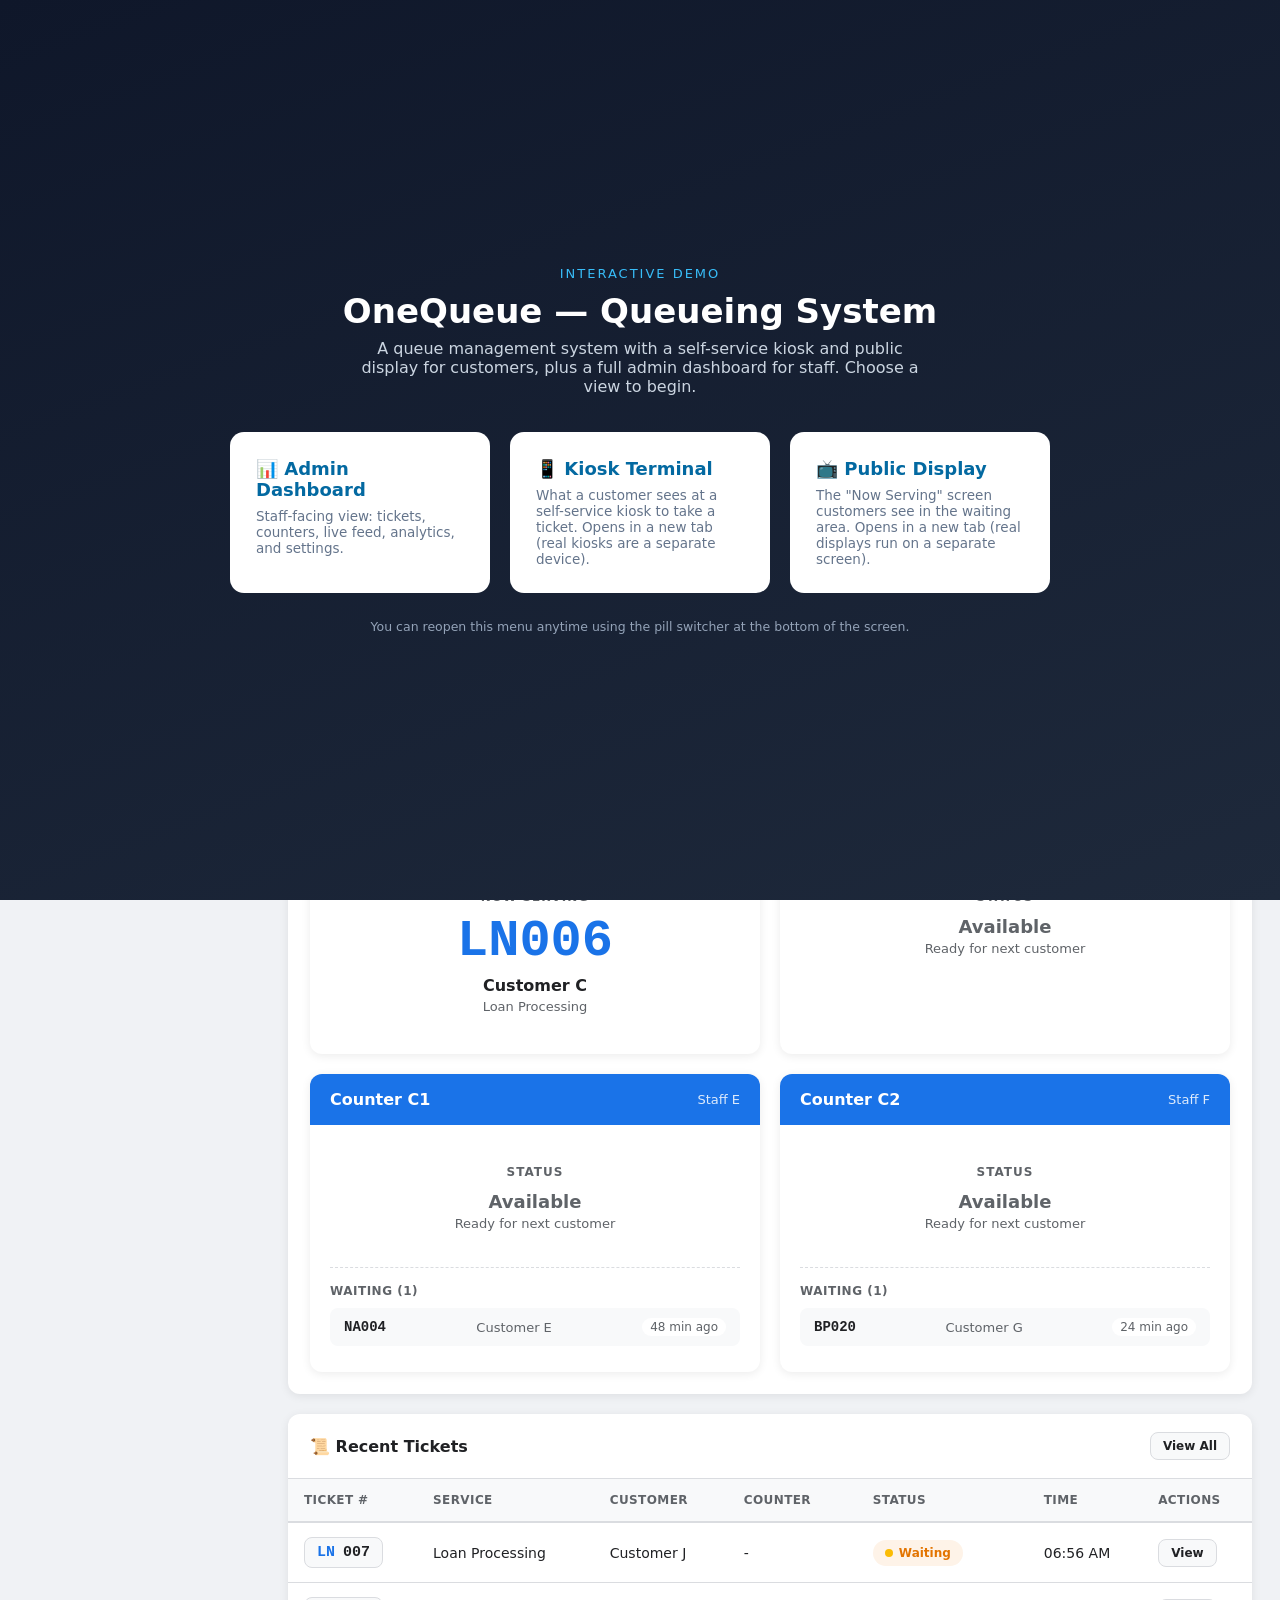
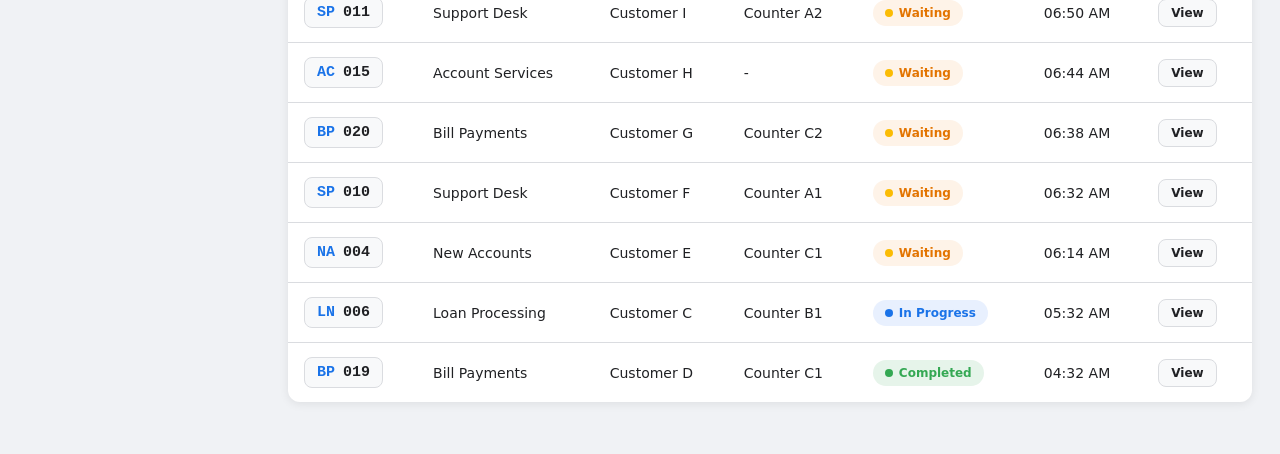
==== index.html @ 714dde9c "Standardized Demo" ====
<!DOCTYPE html>
<html lang="en">
<head>
  <meta charset="UTF-8">
  <meta name="viewport" content="width=device-width, initial-scale=1.0">
  <title>OneQueue - Dashboard</title>
  <link rel="stylesheet" href="assets/css/main.css">
</head>
<body>
  <!-- ============ DEMO NAVIGATOR ============ -->
  <div id="dcwNavigator" style="position:fixed;inset:0;background:linear-gradient(160deg,#0F172A,#1E293B);z-index:9999;display:flex;flex-direction:column;align-items:center;justify-content:center;padding:32px;color:#fff;font-family:inherit;">
    <div style="font-size:13px;letter-spacing:2px;text-transform:uppercase;color:#38BDF8;margin-bottom:10px;">Interactive Demo</div>
    <h1 style="font-size:34px;font-weight:700;margin-bottom:8px;text-align:center;">OneQueue &mdash; Queueing System</h1>
    <p style="color:#CBD5E1;margin-bottom:36px;text-align:center;max-width:560px;">A queue management system with a self-service kiosk and public display for customers, plus a full admin dashboard for staff. Choose a view to begin.</p>
    <div style="display:flex;gap:20px;flex-wrap:wrap;justify-content:center;max-width:920px;">
      <div onclick="dcwEnter('dashboard')" style="background:#fff;color:#0F172A;border-radius:14px;padding:24px;width:260px;cursor:pointer;transition:.2s;border:2px solid transparent;" onmouseover="this.style.borderColor='#38BDF8'" onmouseout="this.style.borderColor='transparent'">
        <h3 style="font-size:18px;margin-bottom:8px;color:#0369A1;">&#128202; Admin Dashboard</h3>
        <p style="font-size:13.5px;color:#64748B;">Staff-facing view: tickets, counters, live feed, analytics, and settings.</p>
      </div>
      <div onclick="dcwEnter('kiosk')" style="background:#fff;color:#0F172A;border-radius:14px;padding:24px;width:260px;cursor:pointer;transition:.2s;border:2px solid transparent;" onmouseover="this.style.borderColor='#38BDF8'" onmouseout="this.style.borderColor='transparent'">
        <h3 style="font-size:18px;margin-bottom:8px;color:#0369A1;">&#128241; Kiosk Terminal</h3>
        <p style="font-size:13.5px;color:#64748B;">What a customer sees at a self-service kiosk to take a ticket. Opens in a new tab (real kiosks are a separate device).</p>
      </div>
      <div onclick="dcwEnter('display')" style="background:#fff;color:#0F172A;border-radius:14px;padding:24px;width:260px;cursor:pointer;transition:.2s;border:2px solid transparent;" onmouseover="this.style.borderColor='#38BDF8'" onmouseout="this.style.borderColor='transparent'">
        <h3 style="font-size:18px;margin-bottom:8px;color:#0369A1;">&#128250; Public Display</h3>
        <p style="font-size:13.5px;color:#64748B;">The "Now Serving" screen customers see in the waiting area. Opens in a new tab (real displays run on a separate screen).</p>
      </div>
    </div>
    <div style="margin-top:26px;font-size:12.5px;color:#94A3B8;text-align:center;">You can reopen this menu anytime using the pill switcher at the bottom of the screen.</div>
  </div>

  <!-- ============ VIEW SWITCHER ============ -->
  <div id="dcwSwitcher" style="position:fixed;bottom:18px;left:50%;transform:translateX(-50%);background:#0F172A;border-radius:40px;display:none;gap:4px;padding:5px;z-index:1000;box-shadow:0 8px 24px rgba(0,0,0,.35);font-family:inherit;">
    <button onclick="document.getElementById('dcwNavigator').style.display='flex';document.getElementById('dcwSwitcher').style.display='none';" style="color:#38BDF8;padding:9px 16px;border-radius:30px;font-size:13px;font-weight:600;border:none;background:none;cursor:pointer;">&#8617; Menu</button>
    <button onclick="window.open('assets/html/kiosk.html','_blank')" style="color:#E2E8F0;padding:9px 16px;border-radius:30px;font-size:13px;font-weight:600;border:none;background:none;cursor:pointer;">Kiosk Terminal</button>
    <button onclick="window.open('assets/html/display.html','_blank')" style="color:#E2E8F0;padding:9px 16px;border-radius:30px;font-size:13px;font-weight:600;border:none;background:none;cursor:pointer;">Public Display</button>
  </div>

  <script>
    function dcwEnter(view){
      document.getElementById('dcwNavigator').style.display='none';
      document.getElementById('dcwSwitcher').style.display='flex';
      if(view==='kiosk') window.open('assets/html/kiosk.html','_blank');
      if(view==='display') window.open('assets/html/display.html','_blank');
      try{ sessionStorage.setItem('dcwNavSeen','1'); }catch(e){}
    }
    try{
      if(sessionStorage.getItem('dcwNavSeen')==='1'){
        document.addEventListener('DOMContentLoaded', function(){
          document.getElementById('dcwNavigator').style.display='none';
          document.getElementById('dcwSwitcher').style.display='flex';
        });
      }
    }catch(e){}
  </script>

  <!-- Sidebar -->
  <aside class="sidebar" id="sidebar">
    <div class="sidebar-header">
      <div class="logo">
        <div class="logo-icon">Q</div>
        <div class="logo-text">One<span>Queue</span></div>
      </div>
    </div>
    <nav class="nav-menu">
      <div class="nav-section">
        <div class="nav-section-title">Main</div>
        <a href="index.html" class="nav-item active">
          <span class="icon">&#128202;</span>
          <span>Dashboard</span>
        </a>
        <a href="assets/html/tickets.html" class="nav-item">
          <span class="icon">&#127915;</span>
          <span>Tickets</span>
          <span class="nav-badge" id="nav-total-tickets">0</span>
        </a>
        <a href="assets/html/counters.html" class="nav-item">
          <span class="icon">&#128187;</span>
          <span>Counters</span>
          <span class="nav-badge" id="nav-active-counters">0</span>
        </a>
      </div>
      <div class="nav-section">
        <div class="nav-section-title">Operations</div>
        <a href="assets/html/kiosk.html" class="nav-item" target="_blank">
          <span class="icon">&#128241;</span>
          <span>Kiosk Terminal</span>
        </a>
        <a href="assets/html/display.html" class="nav-item" target="_blank">
          <span class="icon">&#128250;</span>
          <span>Public Display</span>
        </a>
        <a href="assets/html/live-feed.html" class="nav-item">
          <span class="icon">&#128225;</span>
          <span>Live Feed</span>
          <span class="nav-badge" id="nav-live-count">0</span>
        </a>
      </div>
      <div class="nav-section">
        <div class="nav-section-title">Reports</div>
        <a href="assets/html/reports.html" class="nav-item">
          <span class="icon">&#128200;</span>
          <span>Analytics</span>
        </a>
        <a href="assets/html/settings.html" class="nav-item">
          <span class="icon">&#9881;</span>
          <span>Settings</span>
        </a>
      </div>
    </nav>
    <div class="sidebar-footer">
      <div class="user-card">
        <div class="user-avatar">A</div>
        <div class="user-info">
          <div class="user-name">Admin User</div>
          <div class="user-role">System Administrator</div>
        </div>
      </div>
    </div>
  </aside>

  <!-- Main Content -->
  <main class="main-content">
    <!-- Top Bar -->
    <header class="top-bar">
      <div class="page-title">
        Dashboard
        <span class="subtitle">Real-time queue overview</span>
      </div>
      <div class="top-actions">
        <button class="btn btn-icon" onclick="refreshData()" title="Refresh">&#128260;</button>
        <button class="btn btn-primary" onclick="openModal('create-ticket-modal')">
          <span>&#10133;</span> New Ticket
        </button>
      </div>
    </header>

    <!-- Content Area -->
    <div class="content-area">
      <!-- Stats Grid -->
      <div class="stats-grid">
        <div class="stat-card fade-in">
          <div class="stat-icon blue">&#127915;</div>
          <div class="stat-content">
            <div class="stat-value" id="stat-total">0</div>
            <div class="stat-label">Total Tickets Today</div>
            <div class="stat-change up">&#9650; 12% vs yesterday</div>
          </div>
        </div>
        <div class="stat-card fade-in">
          <div class="stat-icon orange">&#9203;</div>
          <div class="stat-content">
            <div class="stat-value" id="stat-pending">0</div>
            <div class="stat-label">Waiting</div>
            <div class="stat-change down">&#9660; 5 min avg wait</div>
          </div>
        </div>
        <div class="stat-card fade-in">
          <div class="stat-icon purple">&#9889;</div>
          <div class="stat-content">
            <div class="stat-value" id="stat-processing">0</div>
            <div class="stat-label">In Progress</div>
            <div class="stat-change up">&#9650; 3 counters active</div>
          </div>
        </div>
        <div class="stat-card fade-in">
          <div class="stat-icon green">&#9989;</div>
          <div class="stat-content">
            <div class="stat-value" id="stat-completed">0</div>
            <div class="stat-label">Completed</div>
            <div class="stat-change up">&#9650; 94% success rate</div>
          </div>
        </div>
        <div class="stat-card fade-in">
          <div class="stat-icon red">&#10060;</div>
          <div class="stat-content">
            <div class="stat-value" id="stat-cancelled">0</div>
            <div class="stat-label">Cancelled</div>
            <div class="stat-change down">&#9660; 2% cancellation</div>
          </div>
        </div>
        <div class="stat-card fade-in">
          <div class="stat-icon teal">&#128337;</div>
          <div class="stat-content">
            <div class="stat-value" id="stat-avg-time">0m</div>
            <div class="stat-label">Avg. Service Time</div>
            <div class="stat-change up">&#9650; Efficient</div>
          </div>
        </div>
      </div>

      <!-- Queue Display -->
      <div class="card fade-in">
        <div class="card-header">
          <div class="card-title">&#128187; Live Counter Status</div>
          <button class="btn btn-sm btn-secondary" onclick="location.href='assets/html/counters.html'">Manage Counters</button>
        </div>
        <div class="card-body">
          <div class="queue-display" id="queue-display">
            <!-- Populated by JS -->
          </div>
        </div>
      </div>

      <!-- Recent Tickets -->
      <div class="card fade-in">
        <div class="card-header">
          <div class="card-title">&#128220; Recent Tickets</div>
          <button class="btn btn-sm btn-secondary" onclick="location.href='assets/html/tickets.html'">View All</button>
        </div>
        <div class="card-body" style="padding:0;">
          <table class="data-table">
            <thead>
              <tr>
                <th>Ticket #</th>
                <th>Service</th>
                <th>Customer</th>
                <th>Counter</th>
                <th>Status</th>
                <th>Time</th>
                <th>Actions</th>
              </tr>
            </thead>
            <tbody id="recent-tickets-body">
              <!-- Populated by JS -->
            </tbody>
          </table>
        </div>
      </div>
    </div>
  </main>

  <!-- Create Ticket Modal -->
  <div class="modal-overlay" id="create-ticket-modal">
    <div class="modal">
      <div class="modal-header">
        <h3>Create New Ticket</h3>
        <button class="modal-close" onclick="closeModal('create-ticket-modal')">&times;</button>
      </div>
      <div class="modal-body">
        <div class="form-group">
          <label class="form-label">Customer Name</label>
          <input type="text" class="form-input" id="new-ticket-name" placeholder="Enter customer name">
        </div>
        <div class="form-group">
          <label class="form-label">Service Type</label>
          <select class="form-select" id="new-ticket-service">
            <option value="">Select a service...</option>
            <option value="account-services">Account Services</option>
            <option value="loan-processing">Loan Processing</option>
            <option value="bill-payments">Bill Payments</option>
            <option value="new-accounts">New Accounts</option>
            <option value="support-desk">Support Desk</option>
          </select>
        </div>
        <div class="form-group">
          <label class="form-label">Priority</label>
          <select class="form-select" id="new-ticket-priority">
            <option value="normal">Normal</option>
            <option value="priority">Priority (Senior / PWD)</option>
            <option value="urgent">Urgent</option>
          </select>
        </div>
        <div class="form-group">
          <label class="form-label">Notes (Optional)</label>
          <textarea class="form-textarea" id="new-ticket-notes" placeholder="Any special requirements..."></textarea>
        </div>
      </div>
      <div class="modal-footer">
        <button class="btn btn-secondary" onclick="closeModal('create-ticket-modal')">Cancel</button>
        <button class="btn btn-primary" onclick="createTicketFromModal()">Create Ticket</button>
      </div>
    </div>
  </div>

  <!-- Toast Container -->
  <div class="toast-container" id="toast-container"></div>

  <div id="dcwPoweredBy" style="position:fixed;bottom:18px;right:18px;z-index:1000;background:rgba(15,23,42,0.75);color:#f1f5f9;font-size:11.5px;padding:7px 12px;border-radius:20px;letter-spacing:.2px;font-family:inherit;">Powered by <a href="https://theloftitsolutions.com" target="_blank" rel="noopener" style="color:#f1f5f9;">The Loft IT Solutions</a></div>

  <script src="assets/js/data.js"></script>
  <script src="assets/js/websocket.js"></script>
  <script src="assets/js/main.js"></script>
</body>
</html>
---- assets/css/main.css ----
/* ===== RESET & BASE ===== */
*, *::before, *::after {
  margin: 0;
  padding: 0;
  box-sizing: border-box;
}

:root {
  --primary: #1a73e8;
  --primary-dark: #1557b0;
  --secondary: #34a853;
  --danger: #ea4335;
  --warning: #fbbc04;
  --info: #4285f4;
  --dark: #202124;
  --light: #f8f9fa;
  --gray: #5f6368;
  --gray-light: #dadce0;
  --white: #ffffff;
  --shadow: 0 2px 10px rgba(0,0,0,0.08);
  --shadow-lg: 0 8px 30px rgba(0,0,0,0.12);
  --radius: 12px;
  --radius-sm: 8px;
  --transition: all 0.3s ease;
  --font: 'Segoe UI', system-ui, -apple-system, sans-serif;
}

body {
  font-family: var(--font);
  background: #f0f2f5;
  color: var(--dark);
  min-height: 100vh;
  overflow-x: hidden;
}

a { text-decoration: none; color: inherit; }
button { cursor: pointer; border: none; font-family: inherit; }

/* ===== SIDEBAR ===== */
.sidebar {
  position: fixed;
  left: 0;
  top: 0;
  width: 260px;
  height: 100vh;
  background: var(--white);
  border-right: 1px solid var(--gray-light);
  display: flex;
  flex-direction: column;
  z-index: 100;
  transition: var(--transition);
}

.sidebar-header {
  padding: 24px 20px;
  border-bottom: 1px solid var(--gray-light);
}

.logo {
  display: flex;
  align-items: center;
  gap: 12px;
}

.logo-icon {
  width: 40px;
  height: 40px;
  background: var(--primary);
  border-radius: var(--radius-sm);
  display: flex;
  align-items: center;
  justify-content: center;
  color: white;
  font-size: 20px;
  font-weight: 700;
}

.logo-text {
  font-size: 18px;
  font-weight: 700;
  color: var(--dark);
}

.logo-text span {
  color: var(--primary);
}

.nav-menu {
  flex: 1;
  padding: 16px 12px;
  overflow-y: auto;
}

.nav-section {
  margin-bottom: 8px;
}

.nav-section-title {
  font-size: 11px;
  font-weight: 600;
  text-transform: uppercase;
  letter-spacing: 0.5px;
  color: var(--gray);
  padding: 8px 12px;
}

.nav-item {
  display: flex;
  align-items: center;
  gap: 12px;
  padding: 12px 14px;
  border-radius: var(--radius-sm);
  color: var(--gray);
  font-size: 14px;
  font-weight: 500;
  transition: var(--transition);
  cursor: pointer;
  margin-bottom: 2px;
}

.nav-item:hover {
  background: var(--light);
  color: var(--dark);
}

.nav-item.active {
  background: var(--primary);
  color: var(--white);
}

.nav-item .icon {
  width: 20px;
  text-align: center;
  font-size: 16px;
}

.nav-badge {
  margin-left: auto;
  background: var(--danger);
  color: white;
  font-size: 11px;
  font-weight: 600;
  padding: 2px 8px;
  border-radius: 10px;
  min-width: 20px;
  text-align: center;
}

.nav-item.active .nav-badge {
  background: rgba(255,255,255,0.25);
}

.sidebar-footer {
  padding: 16px;
  border-top: 1px solid var(--gray-light);
}

.user-card {
  display: flex;
  align-items: center;
  gap: 10px;
  padding: 10px;
  border-radius: var(--radius-sm);
  background: var(--light);
}

.user-avatar {
  width: 36px;
  height: 36px;
  border-radius: 50%;
  background: var(--primary);
  display: flex;
  align-items: center;
  justify-content: center;
  color: white;
  font-weight: 600;
  font-size: 14px;
}

.user-info {
  flex: 1;
  min-width: 0;
}

.user-name {
  font-size: 13px;
  font-weight: 600;
  color: var(--dark);
  white-space: nowrap;
  overflow: hidden;
  text-overflow: ellipsis;
}

.user-role {
  font-size: 11px;
  color: var(--gray);
}

/* ===== MAIN CONTENT ===== */
.main-content {
  margin-left: 260px;
  min-height: 100vh;
  display: flex;
  flex-direction: column;
}

/* ===== TOP BAR ===== */
.top-bar {
  background: var(--white);
  border-bottom: 1px solid var(--gray-light);
  padding: 14px 28px;
  display: flex;
  align-items: center;
  justify-content: space-between;
  position: sticky;
  top: 0;
  z-index: 50;
}

.page-title {
  font-size: 22px;
  font-weight: 700;
  color: var(--dark);
}

.page-title .subtitle {
  font-size: 13px;
  font-weight: 400;
  color: var(--gray);
  margin-left: 8px;
}

.top-actions {
  display: flex;
  align-items: center;
  gap: 12px;
}

.btn {
  display: inline-flex;
  align-items: center;
  gap: 8px;
  padding: 10px 18px;
  border-radius: var(--radius-sm);
  font-size: 14px;
  font-weight: 600;
  transition: var(--transition);
}

.btn-primary {
  background: var(--primary);
  color: white;
}

.btn-primary:hover { background: var(--primary-dark); }

.btn-secondary {
  background: var(--light);
  color: var(--dark);
  border: 1px solid var(--gray-light);
}

.btn-secondary:hover { background: var(--gray-light); }

.btn-danger {
  background: var(--danger);
  color: white;
}

.btn-success {
  background: var(--secondary);
  color: white;
}

.btn-warning {
  background: var(--warning);
  color: var(--dark);
}

.btn-sm {
  padding: 6px 12px;
  font-size: 12px;
}

.btn-icon {
  width: 36px;
  height: 36px;
  padding: 0;
  justify-content: center;
  border-radius: var(--radius-sm);
  background: var(--light);
  border: 1px solid var(--gray-light);
  font-size: 16px;
}

.btn-icon:hover { background: var(--gray-light); }

/* ===== CONTENT AREA ===== */
.content-area {
  flex: 1;
  padding: 24px 28px;
}

/* ===== CARDS ===== */
.card {
  background: var(--white);
  border-radius: var(--radius);
  box-shadow: var(--shadow);
  overflow: hidden;
  margin-bottom: 20px;
}

.card-header {
  padding: 18px 22px;
  display: flex;
  align-items: center;
  justify-content: space-between;
  border-bottom: 1px solid var(--gray-light);
}

.card-title {
  font-size: 16px;
  font-weight: 700;
  color: var(--dark);
}

.card-body {
  padding: 22px;
}

/* ===== STATS GRID ===== */
.stats-grid {
  display: grid;
  grid-template-columns: repeat(auto-fit, minmax(220px, 1fr));
  gap: 20px;
  margin-bottom: 24px;
}

.stat-card {
  background: var(--white);
  border-radius: var(--radius);
  padding: 22px;
  box-shadow: var(--shadow);
  display: flex;
  align-items: flex-start;
  gap: 16px;
  transition: var(--transition);
}

.stat-card:hover {
  transform: translateY(-2px);
  box-shadow: var(--shadow-lg);
}

.stat-icon {
  width: 48px;
  height: 48px;
  border-radius: var(--radius-sm);
  display: flex;
  align-items: center;
  justify-content: center;
  font-size: 22px;
  flex-shrink: 0;
}

.stat-icon.blue { background: #e8f0fe; color: var(--primary); }
.stat-icon.green { background: #e6f4ea; color: var(--secondary); }
.stat-icon.orange { background: #fef3e8; color: #e37400; }
.stat-icon.red { background: #fce8e8; color: var(--danger); }
.stat-icon.purple { background: #f3e8fd; color: #9334e6; }
.stat-icon.teal { background: #e0f7fa; color: #00838f; }

.stat-content {
  flex: 1;
}

.stat-value {
  font-size: 28px;
  font-weight: 700;
  color: var(--dark);
  line-height: 1;
  margin-bottom: 4px;
}

.stat-label {
  font-size: 13px;
  color: var(--gray);
  font-weight: 500;
}

.stat-change {
  font-size: 12px;
  font-weight: 600;
  margin-top: 4px;
}

.stat-change.up { color: var(--secondary); }
.stat-change.down { color: var(--danger); }

/* ===== TABLES ===== */
.data-table {
  width: 100%;
  border-collapse: collapse;
}

.data-table thead th {
  text-align: left;
  padding: 14px 16px;
  font-size: 12px;
  font-weight: 600;
  text-transform: uppercase;
  letter-spacing: 0.4px;
  color: var(--gray);
  background: var(--light);
  border-bottom: 2px solid var(--gray-light);
  white-space: nowrap;
}

.data-table tbody td {
  padding: 14px 16px;
  font-size: 14px;
  border-bottom: 1px solid var(--gray-light);
  vertical-align: middle;
}

.data-table tbody tr:hover {
  background: #f8f9fa;
}

.data-table tbody tr:last-child td {
  border-bottom: none;
}

/* ===== BADGES ===== */
.badge {
  display: inline-flex;
  align-items: center;
  gap: 6px;
  padding: 6px 12px;
  border-radius: 20px;
  font-size: 12px;
  font-weight: 600;
}

.badge-dot {
  width: 8px;
  height: 8px;
  border-radius: 50%;
}

.badge-pending { background: #fef3e8; color: #e37400; }
.badge-pending .badge-dot { background: var(--warning); }

.badge-processing { background: #e8f0fe; color: var(--primary); }
.badge-processing .badge-dot { background: var(--primary); }

.badge-completed { background: #e6f4ea; color: var(--secondary); }
.badge-completed .badge-dot { background: var(--secondary); }

.badge-cancelled { background: #fce8e8; color: var(--danger); }
.badge-cancelled .badge-dot { background: var(--danger); }

/* ===== TICKET NUMBER ===== */
.ticket-num {
  display: inline-flex;
  align-items: center;
  gap: 8px;
  font-family: 'SF Mono', monospace;
  font-size: 15px;
  font-weight: 700;
  color: var(--dark);
  background: var(--light);
  padding: 6px 12px;
  border-radius: var(--radius-sm);
  border: 1px solid var(--gray-light);
}

.ticket-num .prefix {
  color: var(--primary);
  font-weight: 800;
}

/* ===== QUEUE DISPLAY (LIVE) ===== */
.queue-display {
  display: grid;
  grid-template-columns: repeat(auto-fit, minmax(300px, 1fr));
  gap: 20px;
}

.queue-counter {
  background: var(--white);
  border-radius: var(--radius);
  box-shadow: var(--shadow);
  overflow: hidden;
}

.queue-counter-header {
  padding: 16px 20px;
  background: var(--primary);
  color: white;
  display: flex;
  align-items: center;
  justify-content: space-between;
}

.queue-counter-header h3 {
  font-size: 16px;
  font-weight: 700;
}

.queue-counter-header .counter-num {
  font-size: 13px;
  opacity: 0.85;
  font-weight: 500;
}

.queue-counter-body {
  padding: 20px;
  min-height: 180px;
}

.current-serving {
  text-align: center;
  padding: 20px 0;
}

.current-serving-label {
  font-size: 12px;
  font-weight: 600;
  text-transform: uppercase;
  letter-spacing: 1px;
  color: var(--gray);
  margin-bottom: 12px;
}

.current-serving-number {
  font-size: 52px;
  font-weight: 800;
  color: var(--primary);
  font-family: 'SF Mono', monospace;
  line-height: 1;
  margin-bottom: 8px;
}

.current-serving-name {
  font-size: 16px;
  color: var(--dark);
  font-weight: 600;
}

.current-serving-service {
  font-size: 13px;
  color: var(--gray);
  margin-top: 4px;
}

.waiting-list {
  margin-top: 16px;
  padding-top: 16px;
  border-top: 1px dashed var(--gray-light);
}

.waiting-list-title {
  font-size: 12px;
  font-weight: 600;
  color: var(--gray);
  margin-bottom: 10px;
  text-transform: uppercase;
  letter-spacing: 0.5px;
}

.waiting-item {
  display: flex;
  align-items: center;
  justify-content: space-between;
  padding: 10px 14px;
  background: var(--light);
  border-radius: var(--radius-sm);
  margin-bottom: 6px;
  font-size: 14px;
}

.waiting-item .ticket {
  font-family: 'SF Mono', monospace;
  font-weight: 700;
  color: var(--dark);
}

.waiting-item .name {
  color: var(--gray);
  font-size: 13px;
}

.waiting-item .wait-time {
  font-size: 12px;
  color: var(--gray);
  background: var(--white);
  padding: 2px 8px;
  border-radius: 10px;
}

/* ===== KIOSK / GENERATOR ===== */
.kiosk-container {
  max-width: 600px;
  margin: 0 auto;
}

.kiosk-header {
  text-align: center;
  padding: 40px 20px;
  background: var(--primary);
  color: white;
  border-radius: var(--radius);
  margin-bottom: 24px;
}

.kiosk-header h1 {
  font-size: 28px;
  font-weight: 800;
  margin-bottom: 8px;
}

.kiosk-header p {
  font-size: 16px;
  opacity: 0.9;
}

.service-buttons {
  display: grid;
  grid-template-columns: repeat(auto-fit, minmax(250px, 1fr));
  gap: 16px;
}

.service-btn {
  background: var(--white);
  border: 2px solid var(--gray-light);
  border-radius: var(--radius);
  padding: 28px 24px;
  text-align: center;
  cursor: pointer;
  transition: var(--transition);
}

.service-btn:hover {
  border-color: var(--primary);
  transform: translateY(-3px);
  box-shadow: var(--shadow-lg);
}

.service-btn .icon {
  font-size: 40px;
  margin-bottom: 12px;
}

.service-btn .name {
  font-size: 18px;
  font-weight: 700;
  color: var(--dark);
  margin-bottom: 4px;
}

.service-btn .desc {
  font-size: 13px;
  color: var(--gray);
}

.service-btn .wait-est {
  margin-top: 10px;
  font-size: 12px;
  color: var(--primary);
  font-weight: 600;
}

/* ===== TICKET PRINT ===== */
.ticket-print {
  background: var(--white);
  border-radius: var(--radius);
  padding: 32px;
  text-align: center;
  box-shadow: var(--shadow-lg);
  max-width: 400px;
  margin: 0 auto;
}

.ticket-print-header {
  border-bottom: 2px dashed var(--gray-light);
  padding-bottom: 20px;
  margin-bottom: 20px;
}

.ticket-print-header h2 {
  font-size: 20px;
  font-weight: 800;
  color: var(--dark);
}

.ticket-print-header .datetime {
  font-size: 13px;
  color: var(--gray);
  margin-top: 4px;
}

.ticket-print-number {
  font-size: 64px;
  font-weight: 800;
  color: var(--primary);
  font-family: 'SF Mono', monospace;
  line-height: 1;
  margin: 20px 0;
}

.ticket-print-service {
  font-size: 18px;
  font-weight: 700;
  color: var(--dark);
  margin-bottom: 4px;
}

.ticket-print-counter {
  font-size: 14px;
  color: var(--gray);
  margin-bottom: 20px;
}

.ticket-print-info {
  background: var(--light);
  border-radius: var(--radius-sm);
  padding: 16px;
  margin-bottom: 20px;
}

.ticket-print-info-row {
  display: flex;
  justify-content: space-between;
  font-size: 14px;
  padding: 6px 0;
}

.ticket-print-info-row .label { color: var(--gray); }
.ticket-print-info-row .value { font-weight: 600; color: var(--dark); }

.ticket-print-barcode {
  height: 60px;
  background: repeating-linear-gradient(
    90deg,
    var(--dark) 0px,
    var(--dark) 2px,
    transparent 2px,
    transparent 4px
  );
  margin: 20px 0;
  border-radius: 4px;
}

.ticket-print-footer {
  font-size: 12px;
  color: var(--gray);
}

/* ===== MODAL ===== */
.modal-overlay {
  position: fixed;
  inset: 0;
  background: rgba(0,0,0,0.5);
  display: flex;
  align-items: center;
  justify-content: center;
  z-index: 200;
  opacity: 0;
  visibility: hidden;
  transition: var(--transition);
}

.modal-overlay.active {
  opacity: 1;
  visibility: visible;
}

.modal {
  background: var(--white);
  border-radius: var(--radius);
  width: 100%;
  max-width: 520px;
  max-height: 90vh;
  overflow-y: auto;
  transform: scale(0.95);
  transition: var(--transition);
  box-shadow: var(--shadow-lg);
}

.modal-overlay.active .modal {
  transform: scale(1);
}

.modal-header {
  padding: 20px 24px;
  border-bottom: 1px solid var(--gray-light);
  display: flex;
  align-items: center;
  justify-content: space-between;
}

.modal-header h3 {
  font-size: 18px;
  font-weight: 700;
}

.modal-close {
  width: 32px;
  height: 32px;
  border-radius: 50%;
  background: var(--light);
  border: none;
  font-size: 18px;
  cursor: pointer;
  display: flex;
  align-items: center;
  justify-content: center;
  transition: var(--transition);
}

.modal-close:hover { background: var(--gray-light); }

.modal-body {
  padding: 24px;
}

.modal-footer {
  padding: 16px 24px;
  border-top: 1px solid var(--gray-light);
  display: flex;
  justify-content: flex-end;
  gap: 10px;
}

/* ===== FORM ===== */
.form-group {
  margin-bottom: 18px;
}

.form-label {
  display: block;
  font-size: 13px;
  font-weight: 600;
  color: var(--dark);
  margin-bottom: 6px;
}

.form-input,
.form-select,
.form-textarea {
  width: 100%;
  padding: 11px 14px;
  border: 1px solid var(--gray-light);
  border-radius: var(--radius-sm);
  font-size: 14px;
  font-family: inherit;
  transition: var(--transition);
  background: var(--white);
}

.form-input:focus,
.form-select:focus,
.form-textarea:focus {
  outline: none;
  border-color: var(--primary);
  box-shadow: 0 0 0 3px rgba(26,115,232,0.1);
}

.form-textarea {
  min-height: 80px;
  resize: vertical;
}

/* ===== LIVE FEED ===== */
.live-feed {
  background: var(--white);
  border-radius: var(--radius);
  box-shadow: var(--shadow);
  overflow: hidden;
}

.live-feed-header {
  padding: 14px 20px;
  background: var(--dark);
  color: white;
  display: flex;
  align-items: center;
  justify-content: space-between;
}

.live-feed-header h3 {
  font-size: 14px;
  font-weight: 700;
  display: flex;
  align-items: center;
  gap: 8px;
}

.live-dot {
  width: 10px;
  height: 10px;
  background: var(--danger);
  border-radius: 50%;
  animation: pulse 1.5s infinite;
}

@keyframes pulse {
  0%, 100% { opacity: 1; transform: scale(1); }
  50% { opacity: 0.5; transform: scale(1.3); }
}

.live-feed-body {
  padding: 0;
  max-height: 400px;
  overflow-y: auto;
}

.feed-item {
  display: flex;
  align-items: center;
  gap: 14px;
  padding: 12px 20px;
  border-bottom: 1px solid var(--gray-light);
  font-size: 13px;
  animation: slideIn 0.3s ease;
}

@keyframes slideIn {
  from { opacity: 0; transform: translateX(-10px); }
  to { opacity: 1; transform: translateX(0); }
}

.feed-item:last-child { border-bottom: none; }

.feed-time {
  font-size: 11px;
  color: var(--gray);
  font-family: monospace;
  white-space: nowrap;
  min-width: 50px;
}

.feed-badge {
  padding: 3px 10px;
  border-radius: 12px;
  font-size: 11px;
  font-weight: 700;
  text-transform: uppercase;
  white-space: nowrap;
}

.feed-badge.created { background: #e8f0fe; color: var(--primary); }
.feed-badge.processed { background: #fef3e8; color: #e37400; }
.feed-badge.completed { background: #e6f4ea; color: var(--secondary); }
.feed-badge.cancelled { background: #fce8e8; color: var(--danger); }

.feed-text {
  flex: 1;
  color: var(--dark);
}

.feed-text .ticket-id {
  font-family: monospace;
  font-weight: 700;
  color: var(--primary);
}

/* ===== TABS ===== */
.tabs {
  display: flex;
  gap: 4px;
  border-bottom: 2px solid var(--gray-light);
  margin-bottom: 20px;
}

.tab {
  padding: 12px 20px;
  font-size: 14px;
  font-weight: 600;
  color: var(--gray);
  cursor: pointer;
  border-bottom: 2px solid transparent;
  margin-bottom: -2px;
  transition: var(--transition);
  background: none;
}

.tab:hover { color: var(--dark); }

.tab.active {
  color: var(--primary);
  border-bottom-color: var(--primary);
}

.tab-content { display: none; }
.tab-content.active { display: block; }

/* ===== RESPONSIVE ===== */
@media (max-width: 1024px) {
  .sidebar { width: 220px; }
  .main-content { margin-left: 220px; }
}

@media (max-width: 768px) {
  .sidebar {
    transform: translateX(-100%);
    width: 280px;
  }
  .sidebar.open { transform: translateX(0); }
  .main-content { margin-left: 0; }
  .stats-grid { grid-template-columns: 1fr; }
  .queue-display { grid-template-columns: 1fr; }
  .service-buttons { grid-template-columns: 1fr; }
}

/* ===== ANIMATIONS ===== */
@keyframes fadeIn {
  from { opacity: 0; transform: translateY(10px); }
  to { opacity: 1; transform: translateY(0); }
}

.fade-in {
  animation: fadeIn 0.4s ease forwards;
}

/* ===== SCROLLBAR ===== */
::-webkit-scrollbar { width: 6px; }
::-webkit-scrollbar-track { background: transparent; }
::-webkit-scrollbar-thumb { background: var(--gray-light); border-radius: 3px; }
::-webkit-scrollbar-thumb:hover { background: var(--gray); }

/* ===== TOAST ===== */
.toast-container {
  position: fixed;
  top: 20px;
  right: 20px;
  z-index: 300;
  display: flex;
  flex-direction: column;
  gap: 10px;
}

.toast {
  background: var(--dark);
  color: white;
  padding: 14px 20px;
  border-radius: var(--radius-sm);
  font-size: 14px;
  font-weight: 500;
  box-shadow: var(--shadow-lg);
  animation: slideToast 0.3s ease;
  max-width: 360px;
}

@keyframes slideToast {
  from { transform: translateX(100%); opacity: 0; }
  to { transform: translateX(0); opacity: 1; }
}

.toast.success { border-left: 4px solid var(--secondary); }
.toast.error { border-left: 4px solid var(--danger); }
.toast.info { border-left: 4px solid var(--primary); }
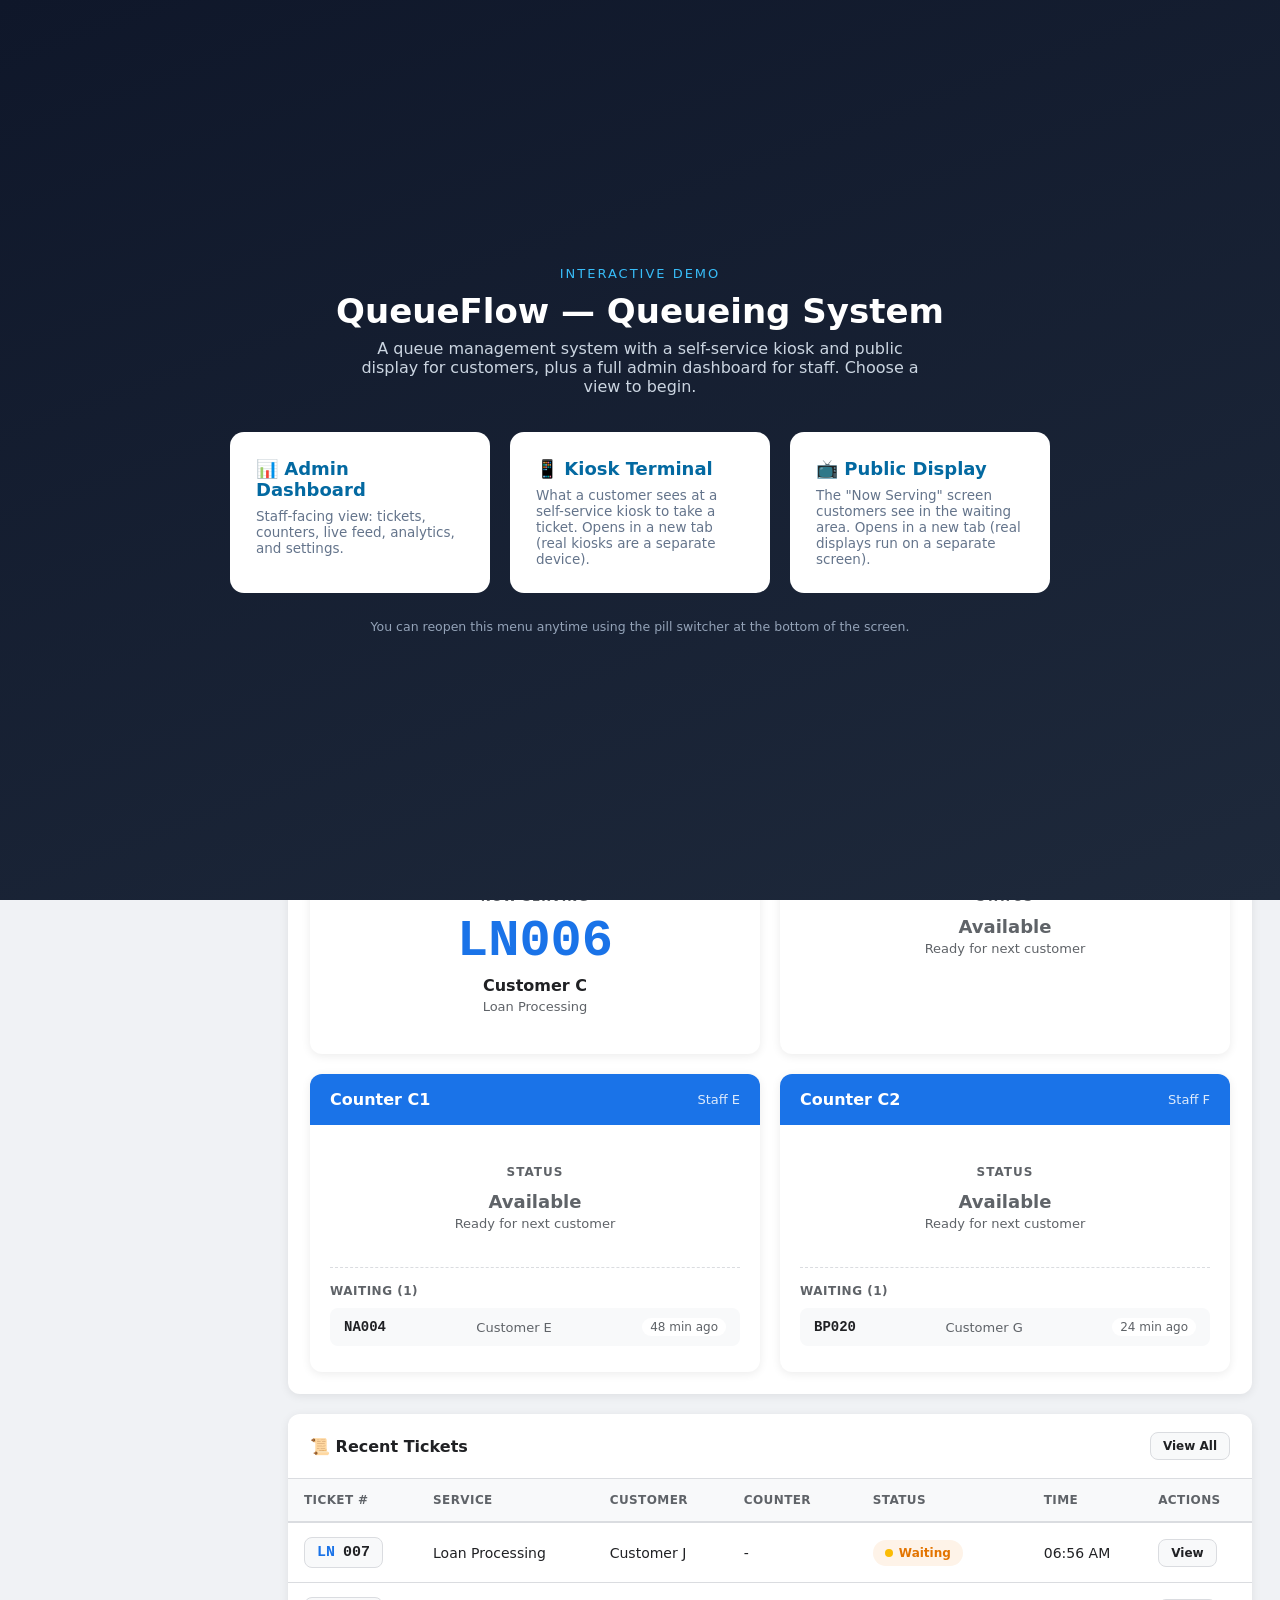
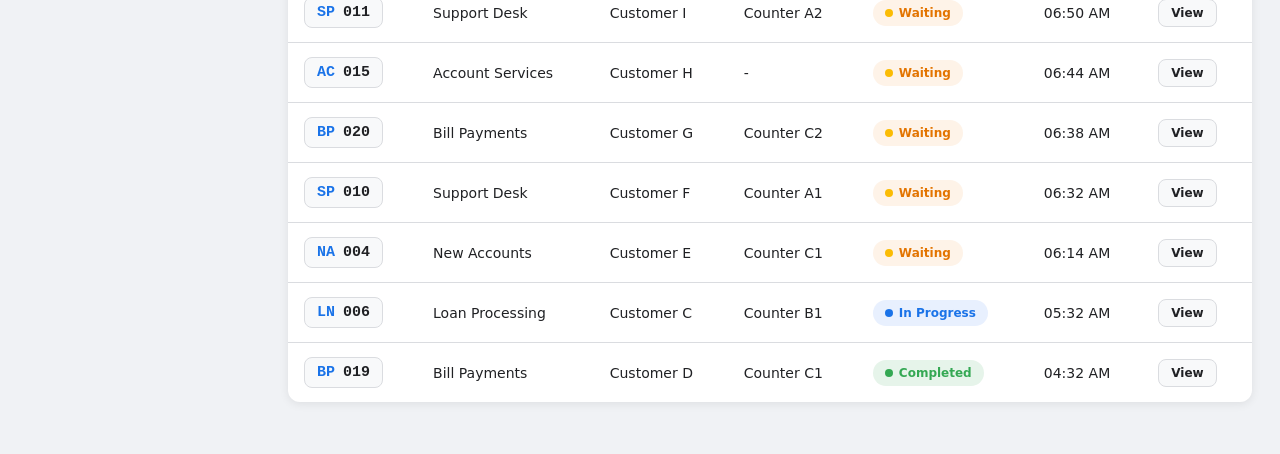
==== commit dedc5d51: "Standardized Demo" ====
--- a/index.html
+++ b/index.html
@@ -3,14 +3,14 @@
 <head>
   <meta charset="UTF-8">
   <meta name="viewport" content="width=device-width, initial-scale=1.0">
-  <title>OneQueue - Dashboard</title>
+  <title>QueueFlow - Dashboard</title>
   <link rel="stylesheet" href="assets/css/main.css">
 </head>
 <body>
   <!-- ============ DEMO NAVIGATOR ============ -->
   <div id="dcwNavigator" style="position:fixed;inset:0;background:linear-gradient(160deg,#0F172A,#1E293B);z-index:9999;display:flex;flex-direction:column;align-items:center;justify-content:center;padding:32px;color:#fff;font-family:inherit;">
     <div style="font-size:13px;letter-spacing:2px;text-transform:uppercase;color:#38BDF8;margin-bottom:10px;">Interactive Demo</div>
-    <h1 style="font-size:34px;font-weight:700;margin-bottom:8px;text-align:center;">OneQueue &mdash; Queueing System</h1>
+    <h1 style="font-size:34px;font-weight:700;margin-bottom:8px;text-align:center;">QueueFlow &mdash; Queueing System</h1>
     <p style="color:#CBD5E1;margin-bottom:36px;text-align:center;max-width:560px;">A queue management system with a self-service kiosk and public display for customers, plus a full admin dashboard for staff. Choose a view to begin.</p>
     <div style="display:flex;gap:20px;flex-wrap:wrap;justify-content:center;max-width:920px;">
       <div onclick="dcwEnter('dashboard')" style="background:#fff;color:#0F172A;border-radius:14px;padding:24px;width:260px;cursor:pointer;transition:.2s;border:2px solid transparent;" onmouseover="this.style.borderColor='#38BDF8'" onmouseout="this.style.borderColor='transparent'">
@@ -59,7 +59,7 @@
     <div class="sidebar-header">
       <div class="logo">
         <div class="logo-icon">Q</div>
-        <div class="logo-text">One<span>Queue</span></div>
+        <div class="logo-text">Queue<span>Flow</span></div>
       </div>
     </div>
     <nav class="nav-menu">
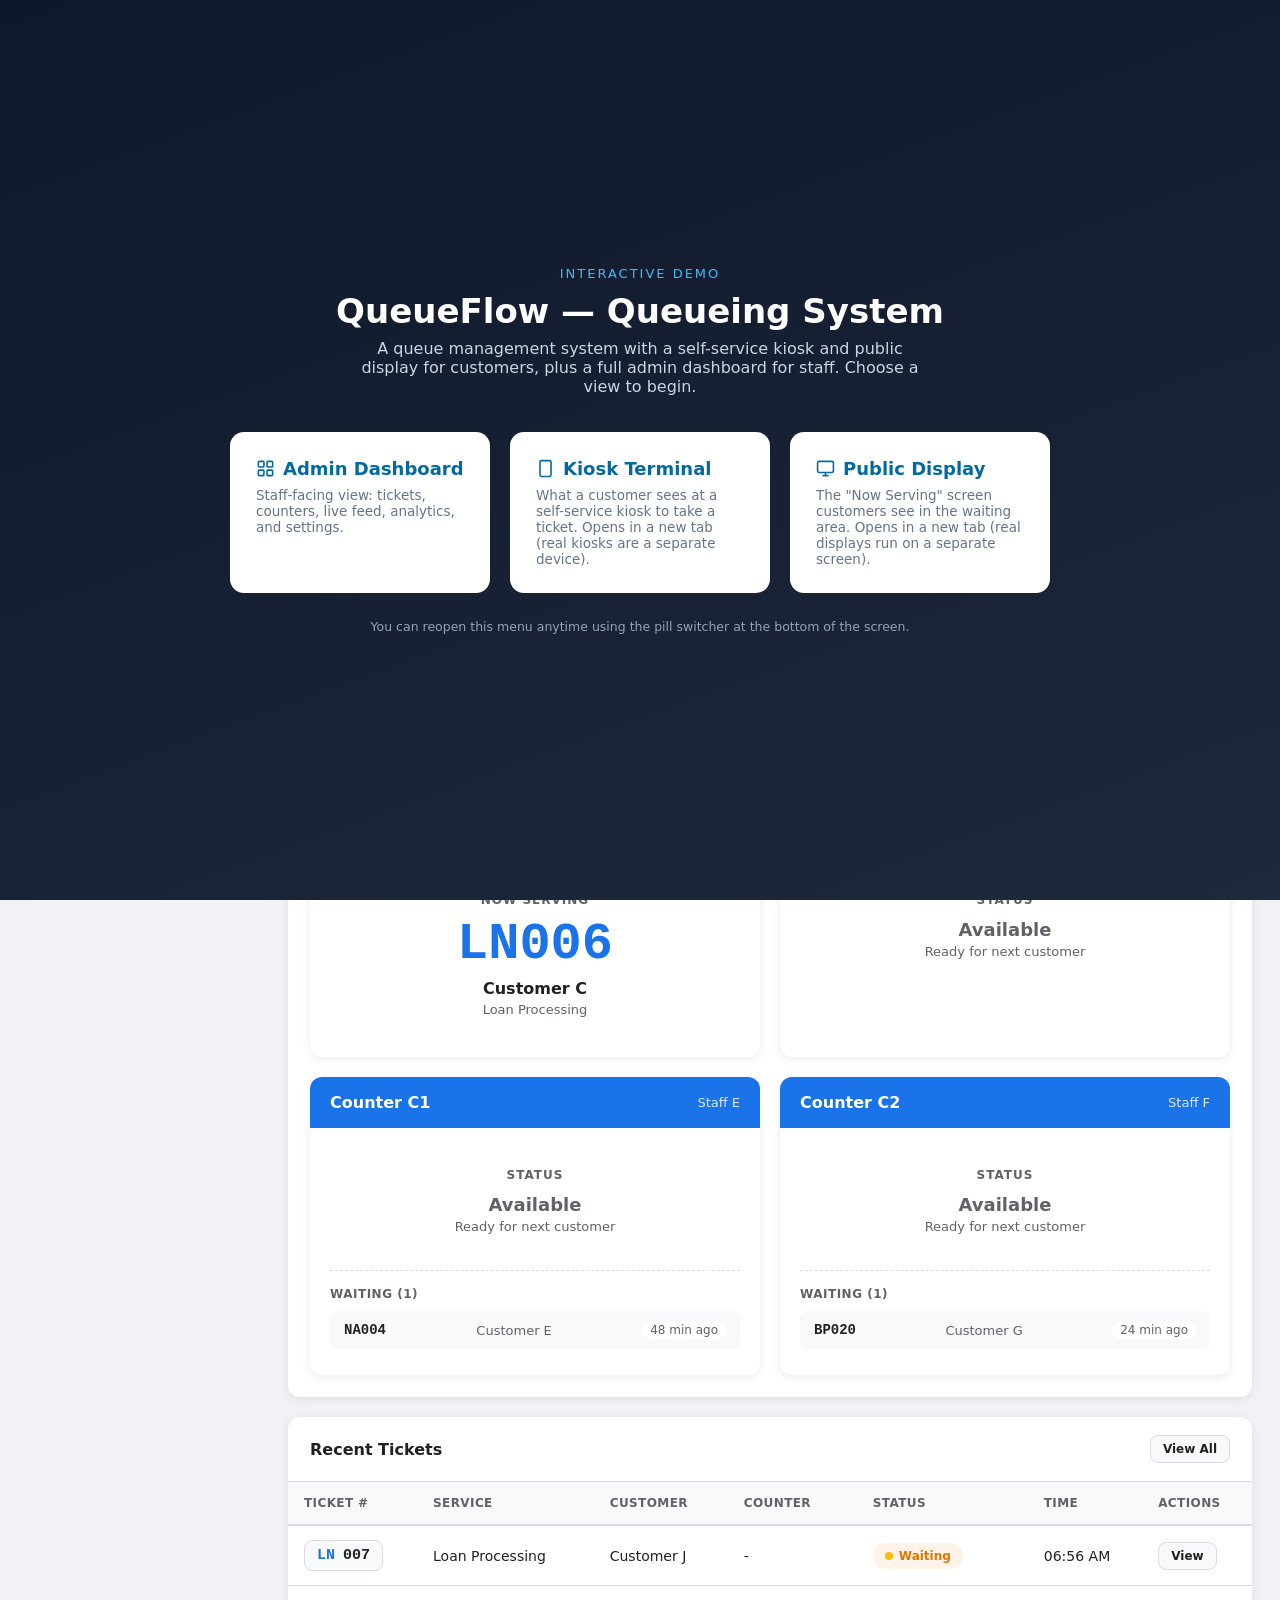
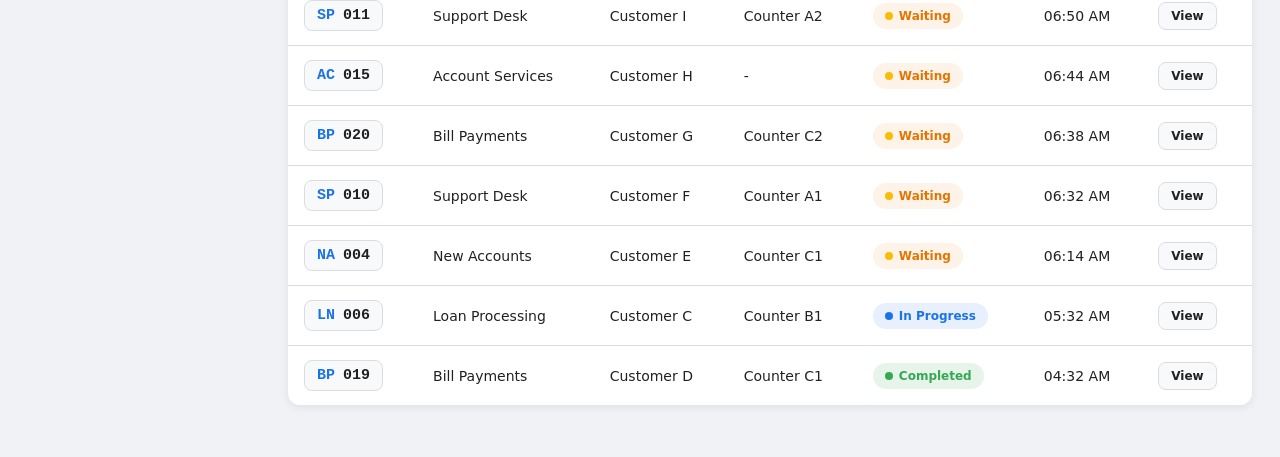
==== commit f0ce9b86: "Iconography" ====
--- a/index.html
+++ b/index.html
@@ -14,15 +14,15 @@
     <p style="color:#CBD5E1;margin-bottom:36px;text-align:center;max-width:560px;">A queue management system with a self-service kiosk and public display for customers, plus a full admin dashboard for staff. Choose a view to begin.</p>
     <div style="display:flex;gap:20px;flex-wrap:wrap;justify-content:center;max-width:920px;">
       <div onclick="dcwEnter('dashboard')" style="background:#fff;color:#0F172A;border-radius:14px;padding:24px;width:260px;cursor:pointer;transition:.2s;border:2px solid transparent;" onmouseover="this.style.borderColor='#38BDF8'" onmouseout="this.style.borderColor='transparent'">
-        <h3 style="font-size:18px;margin-bottom:8px;color:#0369A1;">&#128202; Admin Dashboard</h3>
+        <h3 style="font-size:18px;margin-bottom:8px;color:#0369A1;display:flex;align-items:center;gap:8px;"><svg width="19" height="19" viewBox="0 0 24 24" fill="none" stroke="currentColor" stroke-width="2"><rect x="3" y="3" width="7" height="7" rx="1"/><rect x="14" y="3" width="7" height="7" rx="1"/><rect x="14" y="14" width="7" height="7" rx="1"/><rect x="3" y="14" width="7" height="7" rx="1"/></svg> Admin Dashboard</h3>
         <p style="font-size:13.5px;color:#64748B;">Staff-facing view: tickets, counters, live feed, analytics, and settings.</p>
       </div>
       <div onclick="dcwEnter('kiosk')" style="background:#fff;color:#0F172A;border-radius:14px;padding:24px;width:260px;cursor:pointer;transition:.2s;border:2px solid transparent;" onmouseover="this.style.borderColor='#38BDF8'" onmouseout="this.style.borderColor='transparent'">
-        <h3 style="font-size:18px;margin-bottom:8px;color:#0369A1;">&#128241; Kiosk Terminal</h3>
+        <h3 style="font-size:18px;margin-bottom:8px;color:#0369A1;display:flex;align-items:center;gap:8px;"><svg width="19" height="19" viewBox="0 0 24 24" fill="none" stroke="currentColor" stroke-width="2"><rect x="5" y="2" width="14" height="20" rx="2"/><line x1="12" y1="18" x2="12.01" y2="18"/></svg> Kiosk Terminal</h3>
         <p style="font-size:13.5px;color:#64748B;">What a customer sees at a self-service kiosk to take a ticket. Opens in a new tab (real kiosks are a separate device).</p>
       </div>
       <div onclick="dcwEnter('display')" style="background:#fff;color:#0F172A;border-radius:14px;padding:24px;width:260px;cursor:pointer;transition:.2s;border:2px solid transparent;" onmouseover="this.style.borderColor='#38BDF8'" onmouseout="this.style.borderColor='transparent'">
-        <h3 style="font-size:18px;margin-bottom:8px;color:#0369A1;">&#128250; Public Display</h3>
+        <h3 style="font-size:18px;margin-bottom:8px;color:#0369A1;display:flex;align-items:center;gap:8px;"><svg width="19" height="19" viewBox="0 0 24 24" fill="none" stroke="currentColor" stroke-width="2"><rect x="2" y="3" width="20" height="14" rx="2"/><line x1="8" y1="21" x2="16" y2="21"/><line x1="12" y1="17" x2="12" y2="21"/></svg> Public Display</h3>
         <p style="font-size:13.5px;color:#64748B;">The "Now Serving" screen customers see in the waiting area. Opens in a new tab (real displays run on a separate screen).</p>
       </div>
     </div>
@@ -66,16 +66,16 @@
       <div class="nav-section">
         <div class="nav-section-title">Main</div>
         <a href="index.html" class="nav-item active">
-          <span class="icon">&#128202;</span>
+          <span class="icon"><svg width="18" height="18" viewBox="0 0 24 24" fill="none" stroke="currentColor" stroke-width="2"><line x1="18" y1="20" x2="18" y2="10"/><line x1="12" y1="20" x2="12" y2="4"/><line x1="6" y1="20" x2="6" y2="14"/></svg></span>
           <span>Dashboard</span>
         </a>
         <a href="assets/html/tickets.html" class="nav-item">
-          <span class="icon">&#127915;</span>
+          <span class="icon"><svg width="18" height="18" viewBox="0 0 24 24" fill="none" stroke="currentColor" stroke-width="2"><path d="M20.59 13.41L11 3H4v7l9.59 9.59a2 2 0 0 0 2.82 0l4.18-4.18a2 2 0 0 0 0-2.82Z"/><line x1="7" y1="7" x2="7.01" y2="7"/></svg></span>
           <span>Tickets</span>
           <span class="nav-badge" id="nav-total-tickets">0</span>
         </a>
         <a href="assets/html/counters.html" class="nav-item">
-          <span class="icon">&#128187;</span>
+          <span class="icon"><svg width="18" height="18" viewBox="0 0 24 24" fill="none" stroke="currentColor" stroke-width="2"><rect x="2" y="3" width="20" height="14" rx="2"/><line x1="8" y1="21" x2="16" y2="21"/><line x1="12" y1="17" x2="12" y2="21"/></svg></span>
           <span>Counters</span>
           <span class="nav-badge" id="nav-active-counters">0</span>
         </a>
@@ -83,15 +83,15 @@
       <div class="nav-section">
         <div class="nav-section-title">Operations</div>
         <a href="assets/html/kiosk.html" class="nav-item" target="_blank">
-          <span class="icon">&#128241;</span>
+          <span class="icon"><svg width="18" height="18" viewBox="0 0 24 24" fill="none" stroke="currentColor" stroke-width="2"><rect x="5" y="2" width="14" height="20" rx="2"/><line x1="12" y1="18" x2="12.01" y2="18"/></svg></span>
           <span>Kiosk Terminal</span>
         </a>
         <a href="assets/html/display.html" class="nav-item" target="_blank">
-          <span class="icon">&#128250;</span>
+          <span class="icon"><svg width="18" height="18" viewBox="0 0 24 24" fill="none" stroke="currentColor" stroke-width="2"><path d="M2 16.1A5 5 0 0 1 5.9 20M2 12.05A9 9 0 0 1 9.95 20M2 8V6a2 2 0 0 1 2-2h16a2 2 0 0 1 2 2v12a2 2 0 0 1-2 2h-6"/><line x1="2" y1="20" x2="2.01" y2="20"/></svg></span>
           <span>Public Display</span>
         </a>
         <a href="assets/html/live-feed.html" class="nav-item">
-          <span class="icon">&#128225;</span>
+          <span class="icon"><svg width="18" height="18" viewBox="0 0 24 24" fill="none" stroke="currentColor" stroke-width="2"><polyline points="22 12 18 12 15 21 9 3 6 12 2 12"/></svg></span>
           <span>Live Feed</span>
           <span class="nav-badge" id="nav-live-count">0</span>
         </a>
@@ -99,11 +99,11 @@
       <div class="nav-section">
         <div class="nav-section-title">Reports</div>
         <a href="assets/html/reports.html" class="nav-item">
-          <span class="icon">&#128200;</span>
+          <span class="icon"><svg width="18" height="18" viewBox="0 0 24 24" fill="none" stroke="currentColor" stroke-width="2"><polyline points="23 6 13.5 15.5 8.5 10.5 1 18"/><polyline points="17 6 23 6 23 12"/></svg></span>
           <span>Analytics</span>
         </a>
         <a href="assets/html/settings.html" class="nav-item">
-          <span class="icon">&#9881;</span>
+          <span class="icon"><svg width="18" height="18" viewBox="0 0 24 24" fill="none" stroke="currentColor" stroke-width="2"><circle cx="12" cy="12" r="3"/><path d="M19.4 15a1.65 1.65 0 0 0 .33 1.82l.06.06a2 2 0 0 1 0 2.83 2 2 0 0 1-2.83 0l-.06-.06a1.65 1.65 0 0 0-1.82-.33 1.65 1.65 0 0 0-1 1.51V21a2 2 0 0 1-2 2 2 2 0 0 1-2-2v-.09A1.65 1.65 0 0 0 9 19.4a1.65 1.65 0 0 0-1.82.33l-.06.06a2 2 0 0 1-2.83 0 2 2 0 0 1 0-2.83l.06-.06a1.65 1.65 0 0 0 .33-1.82 1.65 1.65 0 0 0-1.51-1H3a2 2 0 0 1-2-2 2 2 0 0 1 2-2h.09A1.65 1.65 0 0 0 4.6 9a1.65 1.65 0 0 0-.33-1.82l-.06-.06a2 2 0 0 1 0-2.83 2 2 0 0 1 2.83 0l.06.06a1.65 1.65 0 0 0 1.82.33H9a1.65 1.65 0 0 0 1-1.51V3a2 2 0 0 1 2-2 2 2 0 0 1 2 2v.09a1.65 1.65 0 0 0 1 1.51 1.65 1.65 0 0 0 1.82-.33l.06-.06a2 2 0 0 1 2.83 0 2 2 0 0 1 0 2.83l-.06.06a1.65 1.65 0 0 0-.33 1.82V9a1.65 1.65 0 0 0 1.51 1H21a2 2 0 0 1 2 2 2 2 0 0 1-2 2h-.09a1.65 1.65 0 0 0-1.51 1z"/></svg></span>
           <span>Settings</span>
         </a>
       </div>
@@ -128,9 +128,9 @@
         <span class="subtitle">Real-time queue overview</span>
       </div>
       <div class="top-actions">
-        <button class="btn btn-icon" onclick="refreshData()" title="Refresh">&#128260;</button>
+        <button class="btn btn-icon" onclick="refreshData()" title="Refresh"><svg width="18" height="18" viewBox="0 0 24 24" fill="none" stroke="currentColor" stroke-width="2"><polyline points="23 4 23 10 17 10"/><polyline points="1 20 1 14 7 14"/><path d="M3.51 9a9 9 0 0 1 14.85-3.36L23 10M1 14l4.64 4.36A9 9 0 0 0 20.49 15"/></svg></button>
         <button class="btn btn-primary" onclick="openModal('create-ticket-modal')">
-          <span>&#10133;</span> New Ticket
+          <span><svg width="16" height="16" viewBox="0 0 24 24" fill="none" stroke="currentColor" stroke-width="2"><line x1="12" y1="5" x2="12" y2="19"/><line x1="5" y1="12" x2="19" y2="12"/></svg></span> New Ticket
         </button>
       </div>
     </header>
@@ -140,51 +140,51 @@
       <!-- Stats Grid -->
       <div class="stats-grid">
         <div class="stat-card fade-in">
-          <div class="stat-icon blue">&#127915;</div>
+          <div class="stat-icon blue"><svg width="20" height="20" viewBox="0 0 24 24" fill="none" stroke="currentColor" stroke-width="2"><path d="M20.59 13.41L11 3H4v7l9.59 9.59a2 2 0 0 0 2.82 0l4.18-4.18a2 2 0 0 0 0-2.82Z"/><line x1="7" y1="7" x2="7.01" y2="7"/></svg></div>
           <div class="stat-content">
             <div class="stat-value" id="stat-total">0</div>
             <div class="stat-label">Total Tickets Today</div>
-            <div class="stat-change up">&#9650; 12% vs yesterday</div>
-          </div>
-        </div>
-        <div class="stat-card fade-in">
-          <div class="stat-icon orange">&#9203;</div>
+            <div class="stat-change up">▲ 12% vs yesterday</div>
+          </div>
+        </div>
+        <div class="stat-card fade-in">
+          <div class="stat-icon orange"><svg width="20" height="20" viewBox="0 0 24 24" fill="none" stroke="currentColor" stroke-width="2"><circle cx="12" cy="12" r="10"/><polyline points="12 6 12 12 16 14"/></svg></div>
           <div class="stat-content">
             <div class="stat-value" id="stat-pending">0</div>
             <div class="stat-label">Waiting</div>
-            <div class="stat-change down">&#9660; 5 min avg wait</div>
-          </div>
-        </div>
-        <div class="stat-card fade-in">
-          <div class="stat-icon purple">&#9889;</div>
+            <div class="stat-change down">▼ 5 min avg wait</div>
+          </div>
+        </div>
+        <div class="stat-card fade-in">
+          <div class="stat-icon purple"><svg width="20" height="20" viewBox="0 0 24 24" fill="none" stroke="currentColor" stroke-width="2"><polyline points="22 12 18 12 15 21 9 3 6 12 2 12"/></svg></div>
           <div class="stat-content">
             <div class="stat-value" id="stat-processing">0</div>
             <div class="stat-label">In Progress</div>
-            <div class="stat-change up">&#9650; 3 counters active</div>
-          </div>
-        </div>
-        <div class="stat-card fade-in">
-          <div class="stat-icon green">&#9989;</div>
+            <div class="stat-change up">▲ 3 counters active</div>
+          </div>
+        </div>
+        <div class="stat-card fade-in">
+          <div class="stat-icon green"><svg width="20" height="20" viewBox="0 0 24 24" fill="none" stroke="currentColor" stroke-width="2"><path d="M22 11.08V12a10 10 0 1 1-5.93-9.14"/><polyline points="22 4 12 14.01 9 11.01"/></svg></div>
           <div class="stat-content">
             <div class="stat-value" id="stat-completed">0</div>
             <div class="stat-label">Completed</div>
-            <div class="stat-change up">&#9650; 94% success rate</div>
-          </div>
-        </div>
-        <div class="stat-card fade-in">
-          <div class="stat-icon red">&#10060;</div>
+            <div class="stat-change up">▲ 94% success rate</div>
+          </div>
+        </div>
+        <div class="stat-card fade-in">
+          <div class="stat-icon red"><svg width="20" height="20" viewBox="0 0 24 24" fill="none" stroke="currentColor" stroke-width="2"><circle cx="12" cy="12" r="10"/><line x1="15" y1="9" x2="9" y2="15"/><line x1="9" y1="9" x2="15" y2="15"/></svg></div>
           <div class="stat-content">
             <div class="stat-value" id="stat-cancelled">0</div>
             <div class="stat-label">Cancelled</div>
-            <div class="stat-change down">&#9660; 2% cancellation</div>
-          </div>
-        </div>
-        <div class="stat-card fade-in">
-          <div class="stat-icon teal">&#128337;</div>
+            <div class="stat-change down">▼ 2% cancellation</div>
+          </div>
+        </div>
+        <div class="stat-card fade-in">
+          <div class="stat-icon teal"><svg width="20" height="20" viewBox="0 0 24 24" fill="none" stroke="currentColor" stroke-width="2"><circle cx="12" cy="12" r="10"/><polyline points="12 6 12 12 16 14"/></svg></div>
           <div class="stat-content">
             <div class="stat-value" id="stat-avg-time">0m</div>
             <div class="stat-label">Avg. Service Time</div>
-            <div class="stat-change up">&#9650; Efficient</div>
+            <div class="stat-change up">▲ Efficient</div>
           </div>
         </div>
       </div>
@@ -192,7 +192,7 @@
       <!-- Queue Display -->
       <div class="card fade-in">
         <div class="card-header">
-          <div class="card-title">&#128187; Live Counter Status</div>
+          <div class="card-title">Live Counter Status</div>
           <button class="btn btn-sm btn-secondary" onclick="location.href='assets/html/counters.html'">Manage Counters</button>
         </div>
         <div class="card-body">
@@ -205,7 +205,7 @@
       <!-- Recent Tickets -->
       <div class="card fade-in">
         <div class="card-header">
-          <div class="card-title">&#128220; Recent Tickets</div>
+          <div class="card-title">Recent Tickets</div>
           <button class="btn btn-sm btn-secondary" onclick="location.href='assets/html/tickets.html'">View All</button>
         </div>
         <div class="card-body" style="padding:0;">
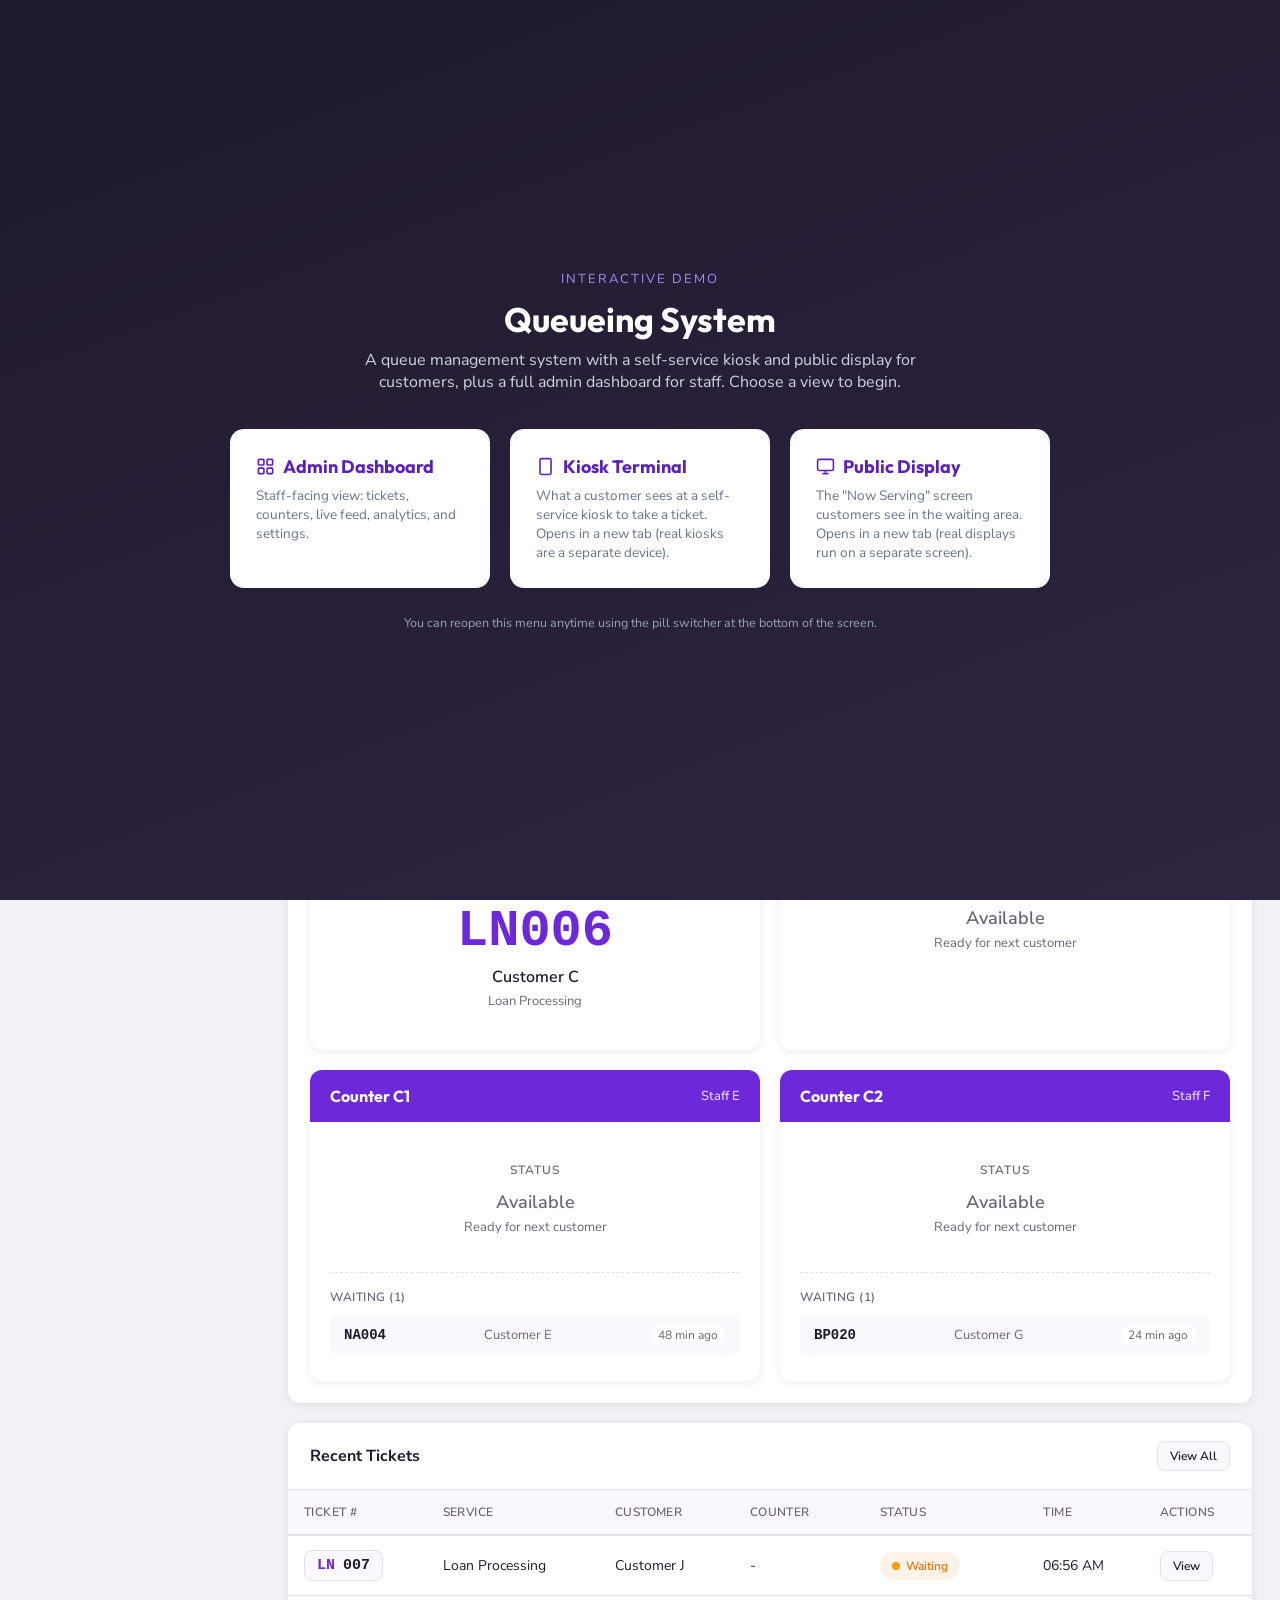
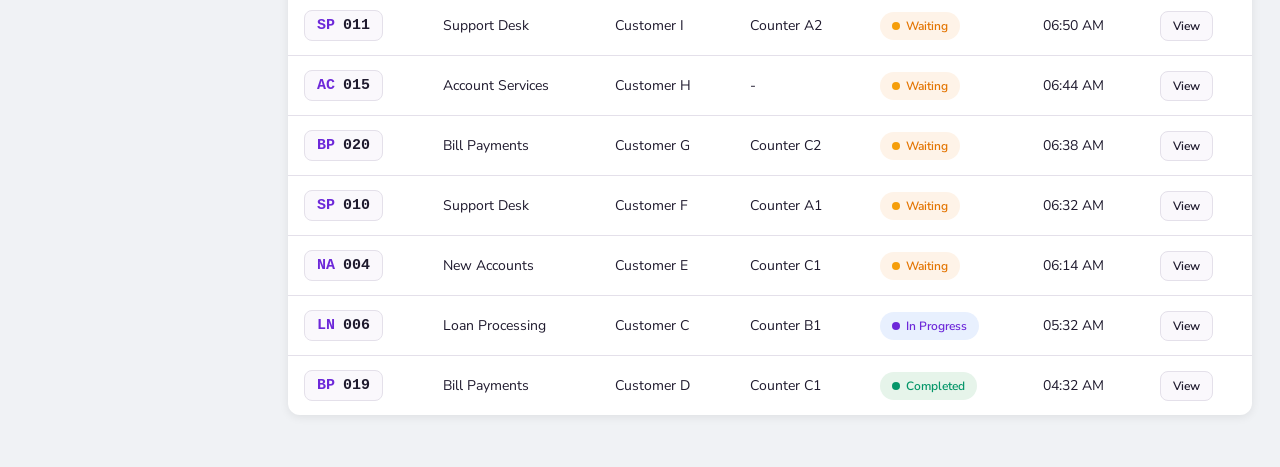
==== commit 5dae8d66: "Demo identity pass: new palette and fonts, neutral sample data Co-Authored-By: Claude Sonnet 5.5 <no" ====
--- a/index.html
+++ b/index.html
@@ -3,26 +3,26 @@
 <head>
   <meta charset="UTF-8">
   <meta name="viewport" content="width=device-width, initial-scale=1.0">
-  <title>QueueFlow - Dashboard</title>
+  <title>Queueing System - Dashboard</title>
   <link rel="stylesheet" href="assets/css/main.css">
 </head>
 <body>
   <!-- ============ DEMO NAVIGATOR ============ -->
-  <div id="dcwNavigator" style="position:fixed;inset:0;background:linear-gradient(160deg,#0F172A,#1E293B);z-index:9999;display:flex;flex-direction:column;align-items:center;justify-content:center;padding:32px;color:#fff;font-family:inherit;">
-    <div style="font-size:13px;letter-spacing:2px;text-transform:uppercase;color:#38BDF8;margin-bottom:10px;">Interactive Demo</div>
-    <h1 style="font-size:34px;font-weight:700;margin-bottom:8px;text-align:center;">QueueFlow &mdash; Queueing System</h1>
+  <div id="dcwNavigator" style="position:fixed;inset:0;background:linear-gradient(160deg,#1f1a2e,#2e2440);z-index:9999;display:flex;flex-direction:column;align-items:center;justify-content:center;padding:32px;color:#fff;font-family:inherit;">
+    <div style="font-size:13px;letter-spacing:2px;text-transform:uppercase;color:#a78bfa;margin-bottom:10px;">Interactive Demo</div>
+    <h1 style="font-size:34px;font-weight:700;margin-bottom:8px;text-align:center;">Queueing System</h1>
     <p style="color:#CBD5E1;margin-bottom:36px;text-align:center;max-width:560px;">A queue management system with a self-service kiosk and public display for customers, plus a full admin dashboard for staff. Choose a view to begin.</p>
     <div style="display:flex;gap:20px;flex-wrap:wrap;justify-content:center;max-width:920px;">
-      <div onclick="dcwEnter('dashboard')" style="background:#fff;color:#0F172A;border-radius:14px;padding:24px;width:260px;cursor:pointer;transition:.2s;border:2px solid transparent;" onmouseover="this.style.borderColor='#38BDF8'" onmouseout="this.style.borderColor='transparent'">
-        <h3 style="font-size:18px;margin-bottom:8px;color:#0369A1;display:flex;align-items:center;gap:8px;"><svg width="19" height="19" viewBox="0 0 24 24" fill="none" stroke="currentColor" stroke-width="2"><rect x="3" y="3" width="7" height="7" rx="1"/><rect x="14" y="3" width="7" height="7" rx="1"/><rect x="14" y="14" width="7" height="7" rx="1"/><rect x="3" y="14" width="7" height="7" rx="1"/></svg> Admin Dashboard</h3>
+      <div onclick="dcwEnter('dashboard')" style="background:#fff;color:#1f1a2e;border-radius:14px;padding:24px;width:260px;cursor:pointer;transition:.2s;border:2px solid transparent;" onmouseover="this.style.borderColor='#a78bfa'" onmouseout="this.style.borderColor='transparent'">
+        <h3 style="font-size:18px;margin-bottom:8px;color:#5b21b6;display:flex;align-items:center;gap:8px;"><svg width="19" height="19" viewBox="0 0 24 24" fill="none" stroke="currentColor" stroke-width="2"><rect x="3" y="3" width="7" height="7" rx="1"/><rect x="14" y="3" width="7" height="7" rx="1"/><rect x="14" y="14" width="7" height="7" rx="1"/><rect x="3" y="14" width="7" height="7" rx="1"/></svg> Admin Dashboard</h3>
         <p style="font-size:13.5px;color:#64748B;">Staff-facing view: tickets, counters, live feed, analytics, and settings.</p>
       </div>
-      <div onclick="dcwEnter('kiosk')" style="background:#fff;color:#0F172A;border-radius:14px;padding:24px;width:260px;cursor:pointer;transition:.2s;border:2px solid transparent;" onmouseover="this.style.borderColor='#38BDF8'" onmouseout="this.style.borderColor='transparent'">
-        <h3 style="font-size:18px;margin-bottom:8px;color:#0369A1;display:flex;align-items:center;gap:8px;"><svg width="19" height="19" viewBox="0 0 24 24" fill="none" stroke="currentColor" stroke-width="2"><rect x="5" y="2" width="14" height="20" rx="2"/><line x1="12" y1="18" x2="12.01" y2="18"/></svg> Kiosk Terminal</h3>
+      <div onclick="dcwEnter('kiosk')" style="background:#fff;color:#1f1a2e;border-radius:14px;padding:24px;width:260px;cursor:pointer;transition:.2s;border:2px solid transparent;" onmouseover="this.style.borderColor='#a78bfa'" onmouseout="this.style.borderColor='transparent'">
+        <h3 style="font-size:18px;margin-bottom:8px;color:#5b21b6;display:flex;align-items:center;gap:8px;"><svg width="19" height="19" viewBox="0 0 24 24" fill="none" stroke="currentColor" stroke-width="2"><rect x="5" y="2" width="14" height="20" rx="2"/><line x1="12" y1="18" x2="12.01" y2="18"/></svg> Kiosk Terminal</h3>
         <p style="font-size:13.5px;color:#64748B;">What a customer sees at a self-service kiosk to take a ticket. Opens in a new tab (real kiosks are a separate device).</p>
       </div>
-      <div onclick="dcwEnter('display')" style="background:#fff;color:#0F172A;border-radius:14px;padding:24px;width:260px;cursor:pointer;transition:.2s;border:2px solid transparent;" onmouseover="this.style.borderColor='#38BDF8'" onmouseout="this.style.borderColor='transparent'">
-        <h3 style="font-size:18px;margin-bottom:8px;color:#0369A1;display:flex;align-items:center;gap:8px;"><svg width="19" height="19" viewBox="0 0 24 24" fill="none" stroke="currentColor" stroke-width="2"><rect x="2" y="3" width="20" height="14" rx="2"/><line x1="8" y1="21" x2="16" y2="21"/><line x1="12" y1="17" x2="12" y2="21"/></svg> Public Display</h3>
+      <div onclick="dcwEnter('display')" style="background:#fff;color:#1f1a2e;border-radius:14px;padding:24px;width:260px;cursor:pointer;transition:.2s;border:2px solid transparent;" onmouseover="this.style.borderColor='#a78bfa'" onmouseout="this.style.borderColor='transparent'">
+        <h3 style="font-size:18px;margin-bottom:8px;color:#5b21b6;display:flex;align-items:center;gap:8px;"><svg width="19" height="19" viewBox="0 0 24 24" fill="none" stroke="currentColor" stroke-width="2"><rect x="2" y="3" width="20" height="14" rx="2"/><line x1="8" y1="21" x2="16" y2="21"/><line x1="12" y1="17" x2="12" y2="21"/></svg> Public Display</h3>
         <p style="font-size:13.5px;color:#64748B;">The "Now Serving" screen customers see in the waiting area. Opens in a new tab (real displays run on a separate screen).</p>
       </div>
     </div>
@@ -30,8 +30,8 @@
   </div>
 
   <!-- ============ VIEW SWITCHER ============ -->
-  <div id="dcwSwitcher" style="position:fixed;bottom:18px;left:50%;transform:translateX(-50%);background:#0F172A;border-radius:40px;display:none;gap:4px;padding:5px;z-index:1000;box-shadow:0 8px 24px rgba(0,0,0,.35);font-family:inherit;">
-    <button onclick="document.getElementById('dcwNavigator').style.display='flex';document.getElementById('dcwSwitcher').style.display='none';" style="color:#38BDF8;padding:9px 16px;border-radius:30px;font-size:13px;font-weight:600;border:none;background:none;cursor:pointer;">&#8617; Menu</button>
+  <div id="dcwSwitcher" style="position:fixed;bottom:18px;left:50%;transform:translateX(-50%);background:#1f1a2e;border-radius:40px;display:none;gap:4px;padding:5px;z-index:1000;box-shadow:0 8px 24px rgba(0,0,0,.35);font-family:inherit;">
+    <button onclick="document.getElementById('dcwNavigator').style.display='flex';document.getElementById('dcwSwitcher').style.display='none';" style="color:#a78bfa;padding:9px 16px;border-radius:30px;font-size:13px;font-weight:600;border:none;background:none;cursor:pointer;">&#8617; Menu</button>
     <button onclick="window.open('assets/html/kiosk.html','_blank')" style="color:#E2E8F0;padding:9px 16px;border-radius:30px;font-size:13px;font-weight:600;border:none;background:none;cursor:pointer;">Kiosk Terminal</button>
     <button onclick="window.open('assets/html/display.html','_blank')" style="color:#E2E8F0;padding:9px 16px;border-radius:30px;font-size:13px;font-weight:600;border:none;background:none;cursor:pointer;">Public Display</button>
   </div>
--- a/assets/css/main.css
+++ b/assets/css/main.css
@@ -1,3 +1,7 @@
+/* DEMO IDENTITY (Oct 2026): violet #6D28D9 / emerald #059669 on soft lilac-white;
+   Outfit (display) + Nunito Sans (body). Replaced a third-party brand's blue/green/red/yellow set. */
+@import url('https://fonts.googleapis.com/css2?family=Outfit:wght@500;600;700&family=Nunito+Sans:wght@400;600;700&display=swap');
+
 /* ===== RESET & BASE ===== */
 *, *::before, *::after {
   margin: 0;
@@ -6,23 +10,24 @@
 }
 
 :root {
-  --primary: #1a73e8;
-  --primary-dark: #1557b0;
-  --secondary: #34a853;
-  --danger: #ea4335;
-  --warning: #fbbc04;
-  --info: #4285f4;
-  --dark: #202124;
-  --light: #f8f9fa;
-  --gray: #5f6368;
-  --gray-light: #dadce0;
+  --primary: #6d28d9;
+  --primary-dark: #5b21b6;
+  --secondary: #059669;
+  --danger: #dc2626;
+  --warning: #f59e0b;
+  --info: #8b5cf6;
+  --dark: #1f1a2e;
+  --light: #faf8fc;
+  --gray: #6b6478;
+  --gray-light: #e4e0ea;
   --white: #ffffff;
   --shadow: 0 2px 10px rgba(0,0,0,0.08);
   --shadow-lg: 0 8px 30px rgba(0,0,0,0.12);
   --radius: 12px;
   --radius-sm: 8px;
   --transition: all 0.3s ease;
-  --font: 'Segoe UI', system-ui, -apple-system, sans-serif;
+  --font: 'Nunito Sans', system-ui, -apple-system, sans-serif;
+  --font-display: 'Outfit', 'Nunito Sans', system-ui, sans-serif;
 }
 
 body {
@@ -424,7 +429,7 @@
 }
 
 .data-table tbody tr:hover {
-  background: #f8f9fa;
+  background: #faf8fc;
 }
 
 .data-table tbody tr:last-child td {
@@ -864,7 +869,7 @@
 .form-textarea:focus {
   outline: none;
   border-color: var(--primary);
-  box-shadow: 0 0 0 3px rgba(26,115,232,0.1);
+  box-shadow: 0 0 0 3px rgba(109, 40, 217,0.1);
 }
 
 .form-textarea {
@@ -1061,3 +1066,7 @@
 .toast.success { border-left: 4px solid var(--secondary); }
 .toast.error { border-left: 4px solid var(--danger); }
 .toast.info { border-left: 4px solid var(--primary); }
+
+
+/* Display font for headings and brand marks */
+h1, h2, h3, h4, .logo, .brand { font-family: var(--font-display); }
